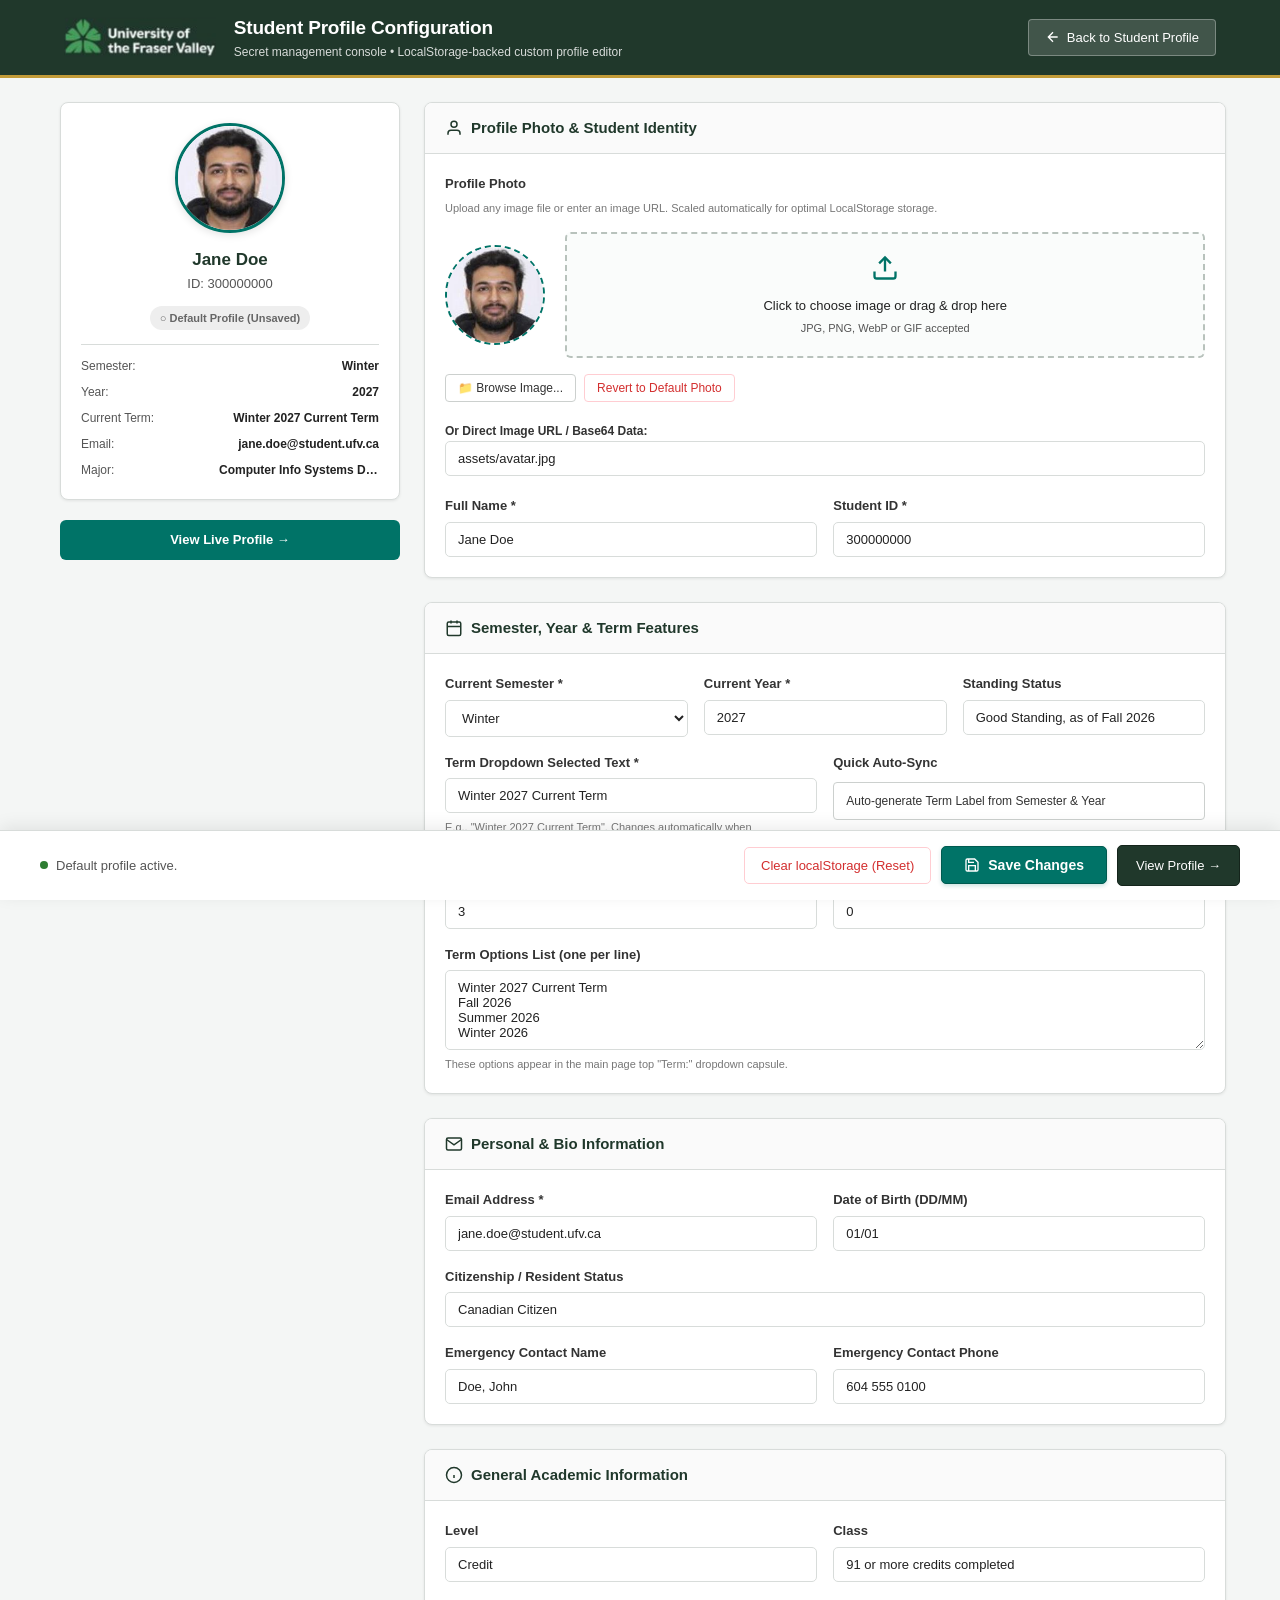
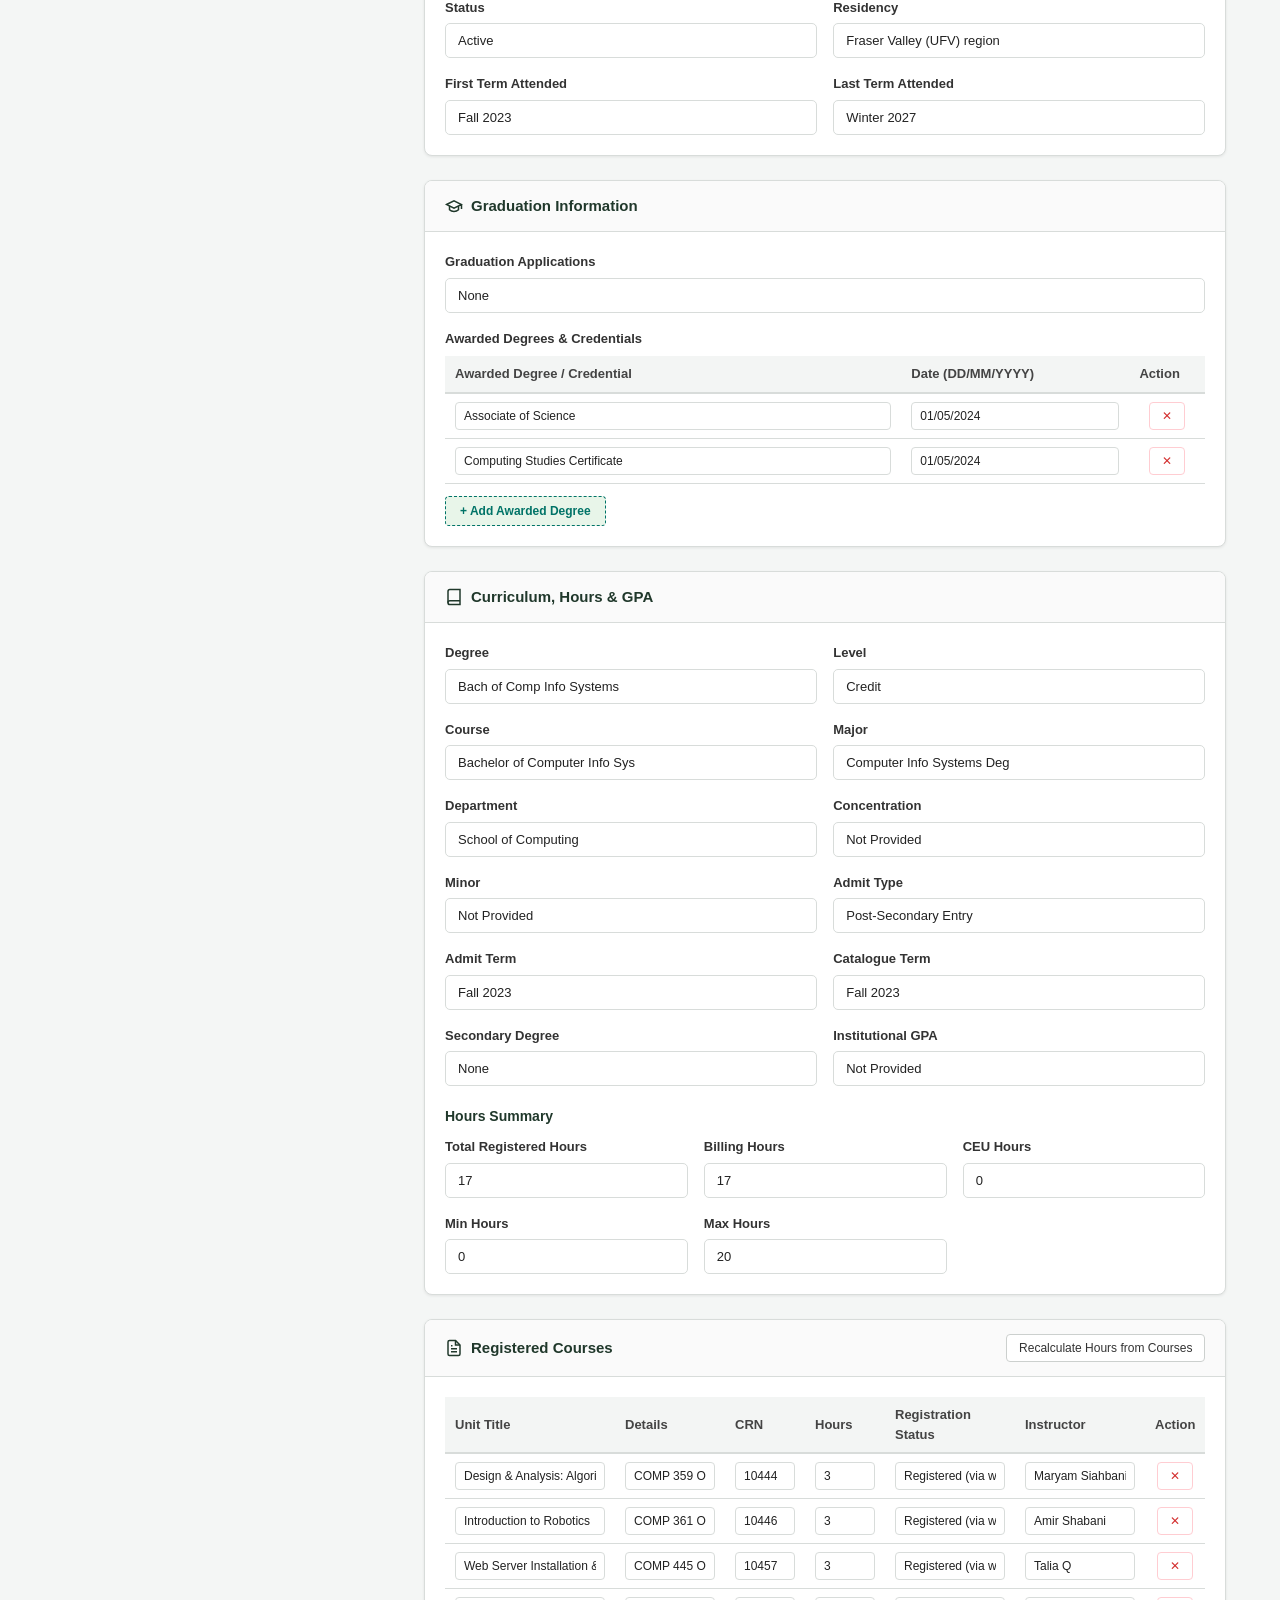
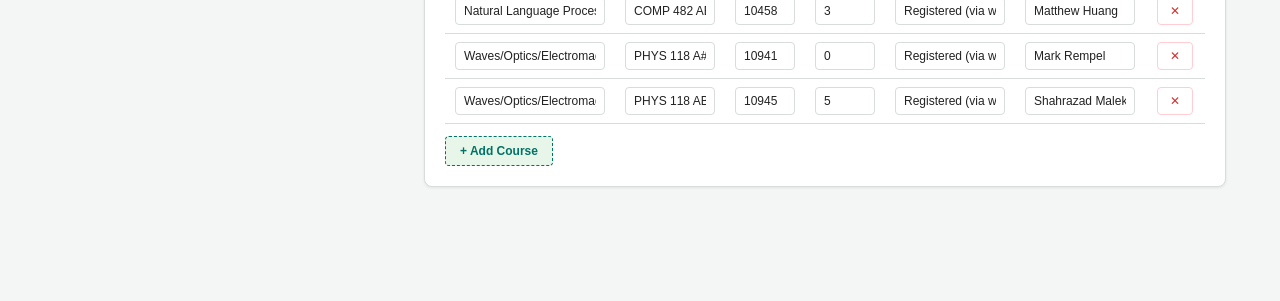
==== secret.html @ 5223b68e "Implement secret profile management page and localStorage persistence" ====
<!DOCTYPE html>
<html lang="en">
<head>
  <meta charset="UTF-8">
  <meta name="viewport" content="width=device-width, initial-scale=1.0">
  <title>Student Profile Secret Admin - University of the Fraser Valley</title>
  <link rel="stylesheet" href="secret.css">
</head>
<body>

  <!-- Toast Notification Container -->
  <div class="toast-container" id="toast-container"></div>

  <!-- Header -->
  <header class="secret-header">
    <div class="secret-header-inner">
      <div class="secret-header-left">
        <a href="index.html" title="University of the Fraser Valley">
          <img src="assets/ufv_logo.png" alt="University of the Fraser Valley" class="secret-logo">
        </a>
        <div class="secret-title-group">
          <h1>Student Profile Configuration</h1>
          <p>Secret management console &bull; LocalStorage-backed custom profile editor</p>
        </div>
      </div>
      <div class="secret-header-nav">
        <a href="index.html" class="btn-header-back">
          <svg width="16" height="16" viewBox="0 0 24 24" fill="none" stroke="currentColor" stroke-width="2">
            <path d="M19 12H5M12 19l-7-7 7-7"/>
          </svg>
          Back to Student Profile
        </a>
      </div>
    </div>
  </header>

  <!-- Main Container -->
  <main class="secret-container">
    
    <!-- Left Column: Live Profile Summary Preview -->
    <aside class="secret-sidebar">
      <div class="preview-card">
        <div class="preview-avatar-wrapper">
          <img src="assets/avatar.jpg" alt="Profile Avatar" class="preview-avatar" id="live-preview-avatar">
        </div>
        <h2 class="preview-name" id="live-preview-name">Jane Doe</h2>
        <div class="preview-id" id="live-preview-id">ID: 300000000</div>
        <div class="preview-badge-status" id="live-storage-badge">Checking storage...</div>

        <div class="preview-details-list">
          <div class="preview-row">
            <span class="preview-row-label">Semester:</span>
            <span class="preview-row-val" id="live-preview-semester">Winter</span>
          </div>
          <div class="preview-row">
            <span class="preview-row-label">Year:</span>
            <span class="preview-row-val" id="live-preview-year">2027</span>
          </div>
          <div class="preview-row">
            <span class="preview-row-label">Current Term:</span>
            <span class="preview-row-val" id="live-preview-term">Winter 2027 Current Term</span>
          </div>
          <div class="preview-row">
            <span class="preview-row-label">Email:</span>
            <span class="preview-row-val" id="live-preview-email">jane.doe@student.ufv.ca</span>
          </div>
          <div class="preview-row">
            <span class="preview-row-label">Major:</span>
            <span class="preview-row-val" id="live-preview-major">Computer Info Systems Deg</span>
          </div>
        </div>
      </div>

      <div class="sidebar-actions">
        <a href="index.html" class="btn-sidebar-view">
          View Live Profile &rarr;
        </a>
      </div>
    </aside>

    <!-- Right Column: Edit Forms -->
    <section class="secret-form-column">
      
      <!-- 1. Profile Photo & Identity -->
      <article class="form-card">
        <div class="form-card-header">
          <h2>
            <svg width="18" height="18" viewBox="0 0 24 24" fill="none" stroke="currentColor" stroke-width="2">
              <path d="M20 21v-2a4 4 0 0 0-4-4H8a4 4 0 0 0-4 4v2"/>
              <circle cx="12" cy="7" r="4"/>
            </svg>
            Profile Photo &amp; Student Identity
          </h2>
        </div>
        <div class="form-card-body">
          <!-- Photo Upload Block -->
          <div class="form-group full-width" style="margin-bottom: 20px;">
            <label class="form-label">Profile Photo</label>
            <span class="form-hint">Upload any image file or enter an image URL. Scaled automatically for optimal LocalStorage storage.</span>
            
            <div class="photo-upload-container" style="margin-top: 10px;">
              <div class="photo-preview-box">
                <img src="assets/avatar.jpg" alt="Photo Preview" id="edit-photo-preview">
              </div>

              <div class="photo-dropzone" id="photo-dropzone">
                <div class="dropzone-icon">
                  <svg width="28" height="28" viewBox="0 0 24 24" fill="none" stroke="currentColor" stroke-width="2">
                    <path d="M21 15v4a2 2 0 0 1-2 2H5a2 2 0 0 1-2-2v-4"/>
                    <polyline points="17 8 12 3 7 8"/>
                    <line x1="12" y1="3" x2="12" y2="15"/>
                  </svg>
                </div>
                <div class="dropzone-text">Click to choose image or drag &amp; drop here</div>
                <div class="dropzone-subtext">JPG, PNG, WebP or GIF accepted</div>
                <input type="file" id="photo-file-input" accept="image/*" style="display: none;">
              </div>
            </div>

            <div class="photo-actions">
              <button type="button" class="btn-sm btn-secondary" id="btn-browse-photo">
                📁 Browse Image...
              </button>
              <button type="button" class="btn-sm btn-danger" id="btn-reset-photo">
                Revert to Default Photo
              </button>
            </div>

            <div style="margin-top: 12px;">
              <label for="field-photoUrl" class="form-label" style="font-size: 12px;">Or Direct Image URL / Base64 Data:</label>
              <input type="text" id="field-photoUrl" class="form-input" placeholder="assets/avatar.jpg or https://... or data:image/...">
            </div>
          </div>

          <div class="form-grid-2">
            <div class="form-group">
              <label for="field-name" class="form-label">Full Name *</label>
              <input type="text" id="field-name" class="form-input" required>
            </div>
            <div class="form-group">
              <label for="field-studentId" class="form-label">Student ID *</label>
              <input type="text" id="field-studentId" class="form-input" required>
            </div>
          </div>
        </div>
      </article>

      <!-- 2. Semester, Year & Current Term Features -->
      <article class="form-card">
        <div class="form-card-header">
          <h2>
            <svg width="18" height="18" viewBox="0 0 24 24" fill="none" stroke="currentColor" stroke-width="2">
              <rect x="3" y="4" width="18" height="18" rx="2" ry="2"/>
              <line x1="16" y1="2" x2="16" y2="6"/>
              <line x1="8" y1="2" x2="8" y2="6"/>
              <line x1="3" y1="10" x2="21" y2="10"/>
            </svg>
            Semester, Year &amp; Term Features
          </h2>
        </div>
        <div class="form-card-body">
          <div class="form-grid-3">
            <div class="form-group">
              <label for="field-currentSemester" class="form-label">Current Semester *</label>
              <select id="field-currentSemester" class="form-select">
                <option value="Winter">Winter</option>
                <option value="Spring">Spring</option>
                <option value="Summer">Summer</option>
                <option value="Fall">Fall</option>
              </select>
            </div>
            <div class="form-group">
              <label for="field-currentYear" class="form-label">Current Year *</label>
              <input type="text" id="field-currentYear" class="form-input" placeholder="2027">
            </div>
            <div class="form-group">
              <label for="field-standing" class="form-label">Standing Status</label>
              <input type="text" id="field-standing" class="form-input">
            </div>
          </div>

          <div class="form-grid-2" style="margin-top: 16px;">
            <div class="form-group">
              <label for="field-currentTerm" class="form-label">Term Dropdown Selected Text *</label>
              <input type="text" id="field-currentTerm" class="form-input">
              <span class="form-hint">E.g., "Winter 2027 Current Term". Changes automatically when semester/year changes.</span>
            </div>
            <div class="form-group">
              <label class="form-label">Quick Auto-Sync</label>
              <button type="button" class="btn-sm btn-secondary" id="btn-sync-term" style="margin-top: 4px; height: 38px;">
                Auto-generate Term Label from Semester &amp; Year
              </button>
            </div>
          </div>

          <div class="form-grid-2" style="margin-top: 16px;">
            <div class="form-group">
              <label for="field-registrationNotices" class="form-label">Registration Notices</label>
              <input type="number" id="field-registrationNotices" class="form-input" min="0">
            </div>
            <div class="form-group">
              <label for="field-holds" class="form-label">Holds</label>
              <input type="number" id="field-holds" class="form-input" min="0">
            </div>
          </div>

          <div class="form-group full-width" style="margin-top: 16px;">
            <label for="field-termsList" class="form-label">Term Options List (one per line)</label>
            <textarea id="field-termsList" class="form-textarea" rows="4"></textarea>
            <span class="form-hint">These options appear in the main page top "Term:" dropdown capsule.</span>
          </div>
        </div>
      </article>

      <!-- 3. Personal & Bio Information -->
      <article class="form-card">
        <div class="form-card-header">
          <h2>
            <svg width="18" height="18" viewBox="0 0 24 24" fill="none" stroke="currentColor" stroke-width="2">
              <path d="M4 4h16c1.1 0 2 .9 2 2v12c0 1.1-.9 2-2 2H4c-1.1 0-2-.9-2-2V6c0-1.1.9-2 2-2z"/>
              <polyline points="22,6 12,13 2,6"/>
            </svg>
            Personal &amp; Bio Information
          </h2>
        </div>
        <div class="form-card-body">
          <div class="form-grid-2">
            <div class="form-group">
              <label for="field-email" class="form-label">Email Address *</label>
              <input type="email" id="field-email" class="form-input" required>
            </div>
            <div class="form-group">
              <label for="field-dob" class="form-label">Date of Birth (DD/MM)</label>
              <input type="text" id="field-dob" class="form-input">
            </div>
            <div class="form-group full-width">
              <label for="field-citizenship" class="form-label">Citizenship / Resident Status</label>
              <input type="text" id="field-citizenship" class="form-input">
            </div>
            <div class="form-group">
              <label for="field-emergencyContact" class="form-label">Emergency Contact Name</label>
              <input type="text" id="field-emergencyContact" class="form-input">
            </div>
            <div class="form-group">
              <label for="field-emergencyPhone" class="form-label">Emergency Contact Phone</label>
              <input type="text" id="field-emergencyPhone" class="form-input">
            </div>
          </div>
        </div>
      </article>

      <!-- 4. General Academic Information -->
      <article class="form-card">
        <div class="form-card-header">
          <h2>
            <svg width="18" height="18" viewBox="0 0 24 24" fill="none" stroke="currentColor" stroke-width="2">
              <circle cx="12" cy="12" r="10"/>
              <line x1="12" y1="16" x2="12" y2="12"/>
              <line x1="12" y1="8" x2="12.01" y2="8"/>
            </svg>
            General Academic Information
          </h2>
        </div>
        <div class="form-card-body">
          <div class="form-grid-2">
            <div class="form-group">
              <label for="field-level" class="form-label">Level</label>
              <input type="text" id="field-level" class="form-input">
            </div>
            <div class="form-group">
              <label for="field-classStanding" class="form-label">Class</label>
              <input type="text" id="field-classStanding" class="form-input">
            </div>
            <div class="form-group">
              <label for="field-status" class="form-label">Status</label>
              <input type="text" id="field-status" class="form-input">
            </div>
            <div class="form-group">
              <label for="field-residency" class="form-label">Residency</label>
              <input type="text" id="field-residency" class="form-input">
            </div>
            <div class="form-group">
              <label for="field-firstTermAttended" class="form-label">First Term Attended</label>
              <input type="text" id="field-firstTermAttended" class="form-input">
            </div>
            <div class="form-group">
              <label for="field-lastTermAttended" class="form-label">Last Term Attended</label>
              <input type="text" id="field-lastTermAttended" class="form-input">
            </div>
          </div>
        </div>
      </article>

      <!-- 5. Graduation Information -->
      <article class="form-card">
        <div class="form-card-header">
          <h2>
            <svg width="18" height="18" viewBox="0 0 24 24" fill="none" stroke="currentColor" stroke-width="2">
              <path d="M22 10v6M2 10l10-5 10 5-10 5z"/>
              <path d="M6 12v5c3 3 9 3 12 0v-5"/>
            </svg>
            Graduation Information
          </h2>
        </div>
        <div class="form-card-body">
          <div class="form-group" style="margin-bottom: 16px;">
            <label for="field-gradApplications" class="form-label">Graduation Applications</label>
            <input type="text" id="field-gradApplications" class="form-input">
          </div>

          <label class="form-label" style="display: block; margin-bottom: 8px;">Awarded Degrees &amp; Credentials</label>
          <table class="dynamic-table" id="degrees-table">
            <thead>
              <tr>
                <th style="width: 60%;">Awarded Degree / Credential</th>
                <th style="width: 30%;">Date (DD/MM/YYYY)</th>
                <th style="width: 10%;">Action</th>
              </tr>
            </thead>
            <tbody id="degrees-tbody">
              <!-- Dynamically populated rows -->
            </tbody>
          </table>
          <button type="button" class="btn-add-row" id="btn-add-degree">
            + Add Awarded Degree
          </button>
        </div>
      </article>

      <!-- 6. Curriculum, Hours & GPA -->
      <article class="form-card">
        <div class="form-card-header">
          <h2>
            <svg width="18" height="18" viewBox="0 0 24 24" fill="none" stroke="currentColor" stroke-width="2">
              <path d="M4 19.5A2.5 2.5 0 0 1 6.5 17H20"/>
              <path d="M6.5 2H20v20H6.5A2.5 2.5 0 0 1 4 19.5v-15A2.5 2.5 0 0 1 6.5 2z"/>
            </svg>
            Curriculum, Hours &amp; GPA
          </h2>
        </div>
        <div class="form-card-body">
          <div class="form-grid-2">
            <div class="form-group">
              <label for="field-primaryDegree" class="form-label">Degree</label>
              <input type="text" id="field-primaryDegree" class="form-input">
            </div>
            <div class="form-group">
              <label for="field-primaryLevel" class="form-label">Level</label>
              <input type="text" id="field-primaryLevel" class="form-input">
            </div>
            <div class="form-group">
              <label for="field-primaryCourse" class="form-label">Course</label>
              <input type="text" id="field-primaryCourse" class="form-input">
            </div>
            <div class="form-group">
              <label for="field-primaryMajor" class="form-label">Major</label>
              <input type="text" id="field-primaryMajor" class="form-input">
            </div>
            <div class="form-group">
              <label for="field-primaryDepartment" class="form-label">Department</label>
              <input type="text" id="field-primaryDepartment" class="form-input">
            </div>
            <div class="form-group">
              <label for="field-primaryConcentration" class="form-label">Concentration</label>
              <input type="text" id="field-primaryConcentration" class="form-input">
            </div>
            <div class="form-group">
              <label for="field-primaryMinor" class="form-label">Minor</label>
              <input type="text" id="field-primaryMinor" class="form-input">
            </div>
            <div class="form-group">
              <label for="field-admitType" class="form-label">Admit Type</label>
              <input type="text" id="field-admitType" class="form-input">
            </div>
            <div class="form-group">
              <label for="field-admitTerm" class="form-label">Admit Term</label>
              <input type="text" id="field-admitTerm" class="form-input">
            </div>
            <div class="form-group">
              <label for="field-catalogueTerm" class="form-label">Catalogue Term</label>
              <input type="text" id="field-catalogueTerm" class="form-input">
            </div>
            <div class="form-group">
              <label for="field-secondaryDegree" class="form-label">Secondary Degree</label>
              <input type="text" id="field-secondaryDegree" class="form-input">
            </div>
            <div class="form-group">
              <label for="field-institutionalGpa" class="form-label">Institutional GPA</label>
              <input type="text" id="field-institutionalGpa" class="form-input">
            </div>
          </div>

          <h3 style="font-size: 14px; font-weight: 600; margin: 20px 0 10px 0; color: var(--ufv-dark-green);">
            Hours Summary
          </h3>
          <div class="form-grid-3">
            <div class="form-group">
              <label for="field-totalRegisteredHours" class="form-label">Total Registered Hours</label>
              <input type="number" id="field-totalRegisteredHours" class="form-input">
            </div>
            <div class="form-group">
              <label for="field-billingHours" class="form-label">Billing Hours</label>
              <input type="number" id="field-billingHours" class="form-input">
            </div>
            <div class="form-group">
              <label for="field-ceuHours" class="form-label">CEU Hours</label>
              <input type="number" id="field-ceuHours" class="form-input">
            </div>
            <div class="form-group">
              <label for="field-minHours" class="form-label">Min Hours</label>
              <input type="number" id="field-minHours" class="form-input">
            </div>
            <div class="form-group">
              <label for="field-maxHours" class="form-label">Max Hours</label>
              <input type="number" id="field-maxHours" class="form-input">
            </div>
          </div>
        </div>
      </article>

      <!-- 7. Registered Courses -->
      <article class="form-card">
        <div class="form-card-header">
          <h2>
            <svg width="18" height="18" viewBox="0 0 24 24" fill="none" stroke="currentColor" stroke-width="2">
              <path d="M14 2H6a2 2 0 0 0-2 2v16a2 2 0 0 0 2 2h12a2 2 0 0 0 2-2V8z"/>
              <polyline points="14 2 14 8 20 8"/>
              <line x1="16" y1="13" x2="8" y2="13"/>
              <line x1="16" y1="17" x2="8" y2="17"/>
              <polyline points="10 9 9 9 8 9"/>
            </svg>
            Registered Courses
          </h2>
          <button type="button" class="btn-sm btn-secondary" id="btn-recalc-hours">
            Recalculate Hours from Courses
          </button>
        </div>
        <div class="form-card-body" style="overflow-x: auto;">
          <table class="dynamic-table" id="courses-edit-table">
            <thead>
              <tr>
                <th style="min-width: 170px;">Unit Title</th>
                <th style="min-width: 110px;">Details</th>
                <th style="min-width: 80px;">CRN</th>
                <th style="min-width: 65px;">Hours</th>
                <th style="min-width: 130px;">Registration Status</th>
                <th style="min-width: 130px;">Instructor</th>
                <th style="width: 50px;">Action</th>
              </tr>
            </thead>
            <tbody id="courses-tbody">
              <!-- Dynamically populated rows -->
            </tbody>
          </table>
          <button type="button" class="btn-add-row" id="btn-add-course">
            + Add Course
          </button>
        </div>
      </article>

    </section>
  </main>

  <!-- Sticky Action Bar at Bottom -->
  <aside class="sticky-action-bar">
    <div class="sticky-action-inner">
      <div class="sticky-status">
        <div class="sticky-status-dot active" id="save-status-dot"></div>
        <span id="save-status-text">Profile loaded. Make changes and click Save.</span>
      </div>

      <div class="sticky-buttons">
        <button type="button" class="btn-reset" id="btn-clear-storage" title="Remove custom profile from localStorage and restore original values">
          Clear localStorage (Reset)
        </button>
        <button type="button" class="btn-primary" id="btn-save-profile">
          <svg width="16" height="16" viewBox="0 0 24 24" fill="none" stroke="currentColor" stroke-width="2">
            <path d="M19 21H5a2 2 0 0 1-2-2V5a2 2 0 0 1 2-2h11l5 5v11a2 2 0 0 1-2 2z"/>
            <polyline points="17 21 17 13 7 13 7 21"/>
            <polyline points="7 3 7 8 15 8"/>
          </svg>
          Save Changes
        </button>
        <a href="index.html" class="btn-view-profile">
          View Profile &rarr;
        </a>
      </div>
    </div>
  </aside>

  <script src="profile-store.js"></script>
  <script src="secret.js"></script>
</body>
</html>
---- secret.css ----
/* ==========================================================================
   University of the Fraser Valley - Secret Management Page Stylesheet
   Modern, responsive, Banner-aligned design system
   ========================================================================== */

:root {
  --ufv-dark-green: #20382B;
  --ufv-forest-green: #007367;
  --ufv-light-green: #E8F5E9;
  --ufv-gold: #C29B38;
  --ufv-bg: #F4F6F5;
  --ufv-card-bg: #FFFFFF;
  --ufv-border: #D8DCDA;
  --ufv-border-focus: #007367;
  --ufv-text-main: #222222;
  --ufv-text-muted: #555555;
  --ufv-text-light: #777777;
  --ufv-danger: #D32F2F;
  --ufv-danger-bg: #FFEBEE;
  --ufv-success: #2E7D32;
  --ufv-success-bg: #E8F5E9;
  --ufv-shadow-sm: 0 1px 3px rgba(0,0,0,0.08);
  --ufv-shadow-md: 0 4px 12px rgba(0,0,0,0.08);
}

*, *::before, *::after {
  box-sizing: border-box;
  margin: 0;
  padding: 0;
}

body {
  font-family: -apple-system, BlinkMacSystemFont, "Segoe UI", Roboto, "Helvetica Neue", Arial, sans-serif;
  background-color: var(--ufv-bg);
  color: var(--ufv-text-main);
  font-size: 14px;
  line-height: 1.5;
  -webkit-font-smoothing: antialiased;
  padding-bottom: 90px; /* Space for sticky bottom bar */
}

a {
  color: inherit;
  text-decoration: none;
}

/* Header */
.secret-header {
  background-color: var(--ufv-dark-green);
  color: #FFFFFF;
  border-bottom: 3px solid var(--ufv-gold);
}

.secret-header-inner {
  max-width: 1200px;
  margin: 0 auto;
  padding: 14px 24px;
  display: flex;
  align-items: center;
  justify-content: space-between;
  flex-wrap: wrap;
  gap: 16px;
}

.secret-header-left {
  display: flex;
  align-items: center;
  gap: 18px;
}

.secret-logo {
  height: 40px;
  display: block;
}

.secret-title-group h1 {
  font-size: 19px;
  font-weight: 600;
  letter-spacing: -0.2px;
}

.secret-title-group p {
  font-size: 12px;
  opacity: 0.82;
}

.secret-header-nav {
  display: flex;
  align-items: center;
  gap: 12px;
}

.btn-header-back {
  background: rgba(255, 255, 255, 0.15);
  color: #FFFFFF;
  border: 1px solid rgba(255, 255, 255, 0.3);
  padding: 8px 16px;
  border-radius: 4px;
  font-size: 13px;
  font-weight: 500;
  display: inline-flex;
  align-items: center;
  gap: 6px;
  transition: all 0.15s ease;
  cursor: pointer;
}

.btn-header-back:hover {
  background: rgba(255, 255, 255, 0.25);
  border-color: #FFFFFF;
}

/* Toast Container */
.toast-container {
  position: fixed;
  top: 20px;
  right: 24px;
  z-index: 9999;
  display: flex;
  flex-direction: column;
  gap: 10px;
  pointer-events: none;
}

.toast {
  pointer-events: auto;
  padding: 12px 20px;
  border-radius: 6px;
  font-size: 14px;
  font-weight: 500;
  display: flex;
  align-items: center;
  gap: 10px;
  box-shadow: 0 4px 16px rgba(0,0,0,0.18);
  animation: slideIn 0.25s ease-out;
  min-width: 280px;
  max-width: 450px;
}

@keyframes slideIn {
  from { transform: translateX(100%); opacity: 0; }
  to { transform: translateX(0); opacity: 1; }
}

.toast.success {
  background-color: var(--ufv-success-bg);
  color: var(--ufv-success);
  border-left: 5px solid var(--ufv-success);
}

.toast.error {
  background-color: var(--ufv-danger-bg);
  color: var(--ufv-danger);
  border-left: 5px solid var(--ufv-danger);
}

.toast.info {
  background-color: #E3F2FD;
  color: #0277BD;
  border-left: 5px solid #0277BD;
}

/* Main Container */
.secret-container {
  max-width: 1200px;
  margin: 24px auto;
  padding: 0 20px;
  display: grid;
  grid-template-columns: 340px 1fr;
  gap: 24px;
  align-items: start;
}

@media (max-width: 900px) {
  .secret-container {
    grid-template-columns: 1fr;
  }
}

/* Left Sidebar / Preview Column */
.secret-sidebar {
  display: flex;
  flex-direction: column;
  gap: 20px;
  position: sticky;
  top: 24px;
}

.preview-card {
  background: var(--ufv-card-bg);
  border: 1px solid var(--ufv-border);
  border-radius: 8px;
  padding: 20px;
  box-shadow: var(--ufv-shadow-sm);
  text-align: center;
}

.preview-avatar-wrapper {
  position: relative;
  width: 110px;
  height: 110px;
  margin: 0 auto 14px auto;
}

.preview-avatar {
  width: 110px;
  height: 110px;
  border-radius: 50%;
  object-fit: cover;
  border: 3px solid var(--ufv-forest-green);
  box-shadow: 0 2px 8px rgba(0,0,0,0.12);
  display: block;
}

.preview-name {
  font-size: 17px;
  font-weight: 700;
  color: var(--ufv-dark-green);
  margin-bottom: 2px;
}

.preview-id {
  font-size: 13px;
  color: var(--ufv-text-muted);
  font-weight: 500;
  margin-bottom: 12px;
}

.preview-badge-status {
  display: inline-block;
  padding: 4px 10px;
  border-radius: 12px;
  font-size: 11px;
  font-weight: 600;
  margin-bottom: 14px;
}

.preview-badge-status.custom {
  background-color: var(--ufv-success-bg);
  color: var(--ufv-success);
}

.preview-badge-status.default {
  background-color: #EEEEEE;
  color: #666666;
}

.preview-details-list {
  text-align: left;
  border-top: 1px solid var(--ufv-border);
  padding-top: 12px;
  font-size: 12px;
  display: flex;
  flex-direction: column;
  gap: 8px;
}

.preview-row {
  display: flex;
  justify-content: space-between;
}

.preview-row-label {
  color: var(--ufv-text-muted);
  font-weight: 500;
}

.preview-row-val {
  font-weight: 600;
  color: var(--ufv-text-main);
  text-align: right;
  max-width: 160px;
  overflow: hidden;
  text-overflow: ellipsis;
  white-space: nowrap;
}

/* Quick Actions in Sidebar */
.sidebar-actions {
  display: flex;
  flex-direction: column;
  gap: 8px;
}

.btn-sidebar-view {
  background-color: var(--ufv-forest-green);
  color: #FFFFFF;
  text-align: center;
  padding: 10px;
  border-radius: 6px;
  font-weight: 600;
  font-size: 13px;
  transition: background-color 0.15s ease;
  display: block;
}

.btn-sidebar-view:hover {
  background-color: #005a50;
}

/* Right Content / Form Cards */
.secret-form-column {
  display: flex;
  flex-direction: column;
  gap: 24px;
}

.form-card {
  background: var(--ufv-card-bg);
  border: 1px solid var(--ufv-border);
  border-radius: 8px;
  box-shadow: var(--ufv-shadow-sm);
  overflow: hidden;
}

.form-card-header {
  background: #FAFAFA;
  border-bottom: 1px solid var(--ufv-border);
  padding: 14px 20px;
  display: flex;
  align-items: center;
  justify-content: space-between;
}

.form-card-header h2 {
  font-size: 15px;
  font-weight: 600;
  color: var(--ufv-dark-green);
  display: flex;
  align-items: center;
  gap: 8px;
}

.form-card-body {
  padding: 20px;
}

/* Form Grid */
.form-grid-2 {
  display: grid;
  grid-template-columns: repeat(auto-fit, minmax(260px, 1fr));
  gap: 16px;
}

.form-grid-3 {
  display: grid;
  grid-template-columns: repeat(auto-fit, minmax(180px, 1fr));
  gap: 16px;
}

.form-group {
  display: flex;
  flex-direction: column;
  gap: 6px;
}

.form-group.full-width {
  grid-column: 1 / -1;
}

.form-label {
  font-size: 13px;
  font-weight: 600;
  color: #333333;
}

.form-hint {
  font-size: 11px;
  color: var(--ufv-text-light);
}

.form-input, .form-select, .form-textarea {
  width: 100%;
  padding: 9px 12px;
  border: 1px solid var(--ufv-border);
  border-radius: 5px;
  font-size: 13px;
  font-family: inherit;
  background-color: #FFFFFF;
  color: #222222;
  transition: border-color 0.15s ease, box-shadow 0.15s ease;
}

.form-input:focus, .form-select:focus, .form-textarea:focus {
  outline: none;
  border-color: var(--ufv-border-focus);
  box-shadow: 0 0 0 3px rgba(0, 115, 103, 0.15);
}

.form-textarea {
  resize: vertical;
  min-height: 80px;
}

/* Image Upload Section */
.photo-upload-container {
  display: flex;
  gap: 20px;
  align-items: center;
  flex-wrap: wrap;
}

.photo-preview-box {
  width: 100px;
  height: 100px;
  border-radius: 50%;
  overflow: hidden;
  border: 2px dashed var(--ufv-forest-green);
  display: flex;
  align-items: center;
  justify-content: center;
  background: #F9F9F9;
  flex-shrink: 0;
}

.photo-preview-box img {
  width: 100%;
  height: 100%;
  object-fit: cover;
}

.photo-dropzone {
  flex: 1;
  min-width: 260px;
  border: 2px dashed #B8C2BC;
  border-radius: 6px;
  padding: 20px;
  text-align: center;
  background-color: #FAFCFB;
  cursor: pointer;
  transition: all 0.15s ease;
}

.photo-dropzone:hover, .photo-dropzone.drag-active {
  border-color: var(--ufv-forest-green);
  background-color: var(--ufv-light-green);
}

.dropzone-icon {
  margin-bottom: 8px;
  color: var(--ufv-forest-green);
}

.dropzone-text {
  font-size: 13px;
  font-weight: 500;
  color: var(--ufv-text-main);
  margin-bottom: 4px;
}

.dropzone-subtext {
  font-size: 11px;
  color: var(--ufv-text-muted);
}

.photo-actions {
  display: flex;
  gap: 8px;
  margin-top: 10px;
  flex-wrap: wrap;
}

.btn-sm {
  padding: 6px 12px;
  font-size: 12px;
  font-weight: 500;
  border-radius: 4px;
  cursor: pointer;
  border: 1px solid transparent;
  transition: all 0.15s ease;
  display: inline-flex;
  align-items: center;
  gap: 5px;
}

.btn-secondary {
  background: #FFFFFF;
  border-color: #CCD0CE;
  color: #333333;
}

.btn-secondary:hover {
  background: #F0F2F1;
  border-color: #B5B9B7;
}

.btn-danger {
  background: #FFFFFF;
  border-color: #FFCDD2;
  color: var(--ufv-danger);
}

.btn-danger:hover {
  background: var(--ufv-danger-bg);
  border-color: var(--ufv-danger);
}

/* Dynamic Rows (Degrees & Courses) */
.dynamic-table {
  width: 100%;
  border-collapse: collapse;
  font-size: 13px;
  margin-bottom: 12px;
}

.dynamic-table th {
  background: #F3F5F4;
  text-align: left;
  padding: 8px 10px;
  font-weight: 600;
  color: #444444;
  border-bottom: 2px solid var(--ufv-border);
}

.dynamic-table td {
  padding: 8px 10px;
  border-bottom: 1px solid var(--ufv-border);
  vertical-align: middle;
}

.dynamic-table input {
  width: 100%;
  padding: 6px 8px;
  font-size: 12px;
  border: 1px solid var(--ufv-border);
  border-radius: 4px;
}

.btn-add-row {
  background-color: var(--ufv-light-green);
  color: var(--ufv-forest-green);
  border: 1px dashed var(--ufv-forest-green);
  padding: 7px 14px;
  border-radius: 4px;
  font-size: 12px;
  font-weight: 600;
  cursor: pointer;
  display: inline-flex;
  align-items: center;
  gap: 6px;
  transition: all 0.15s ease;
}

.btn-add-row:hover {
  background-color: #d7edd8;
}

/* Sticky Action Bar at bottom */
.sticky-action-bar {
  position: fixed;
  bottom: 0;
  left: 0;
  right: 0;
  background: #FFFFFF;
  border-top: 1px solid var(--ufv-border);
  box-shadow: 0 -4px 16px rgba(0, 0, 0, 0.08);
  padding: 14px 24px;
  z-index: 1000;
}

.sticky-action-inner {
  max-width: 1200px;
  margin: 0 auto;
  display: flex;
  align-items: center;
  justify-content: space-between;
  flex-wrap: wrap;
  gap: 12px;
}

.sticky-status {
  font-size: 13px;
  color: var(--ufv-text-muted);
  display: flex;
  align-items: center;
  gap: 8px;
}

.sticky-status-dot {
  width: 8px;
  height: 8px;
  border-radius: 50%;
  background-color: #CCCCCC;
}

.sticky-status-dot.active {
  background-color: var(--ufv-success);
}

.sticky-buttons {
  display: flex;
  align-items: center;
  gap: 10px;
  flex-wrap: wrap;
}

.btn-primary {
  background-color: var(--ufv-forest-green);
  color: #FFFFFF;
  border: 1px solid #005a50;
  padding: 10px 22px;
  border-radius: 5px;
  font-size: 14px;
  font-weight: 600;
  cursor: pointer;
  box-shadow: 0 2px 4px rgba(0, 115, 103, 0.2);
  display: inline-flex;
  align-items: center;
  gap: 8px;
  transition: all 0.15s ease;
}

.btn-primary:hover {
  background-color: #005a50;
}

.btn-reset {
  background-color: #FFFFFF;
  color: var(--ufv-danger);
  border: 1px solid #FFCDD2;
  padding: 10px 16px;
  border-radius: 5px;
  font-size: 13px;
  font-weight: 500;
  cursor: pointer;
  transition: all 0.15s ease;
}

.btn-reset:hover {
  background-color: var(--ufv-danger-bg);
  border-color: var(--ufv-danger);
}

.btn-view-profile {
  background-color: #20382B;
  color: #FFFFFF;
  border: 1px solid #14241b;
  padding: 10px 18px;
  border-radius: 5px;
  font-size: 13px;
  font-weight: 500;
  display: inline-flex;
  align-items: center;
  gap: 6px;
  transition: all 0.15s ease;
}

.btn-view-profile:hover {
  background-color: #14241b;
}
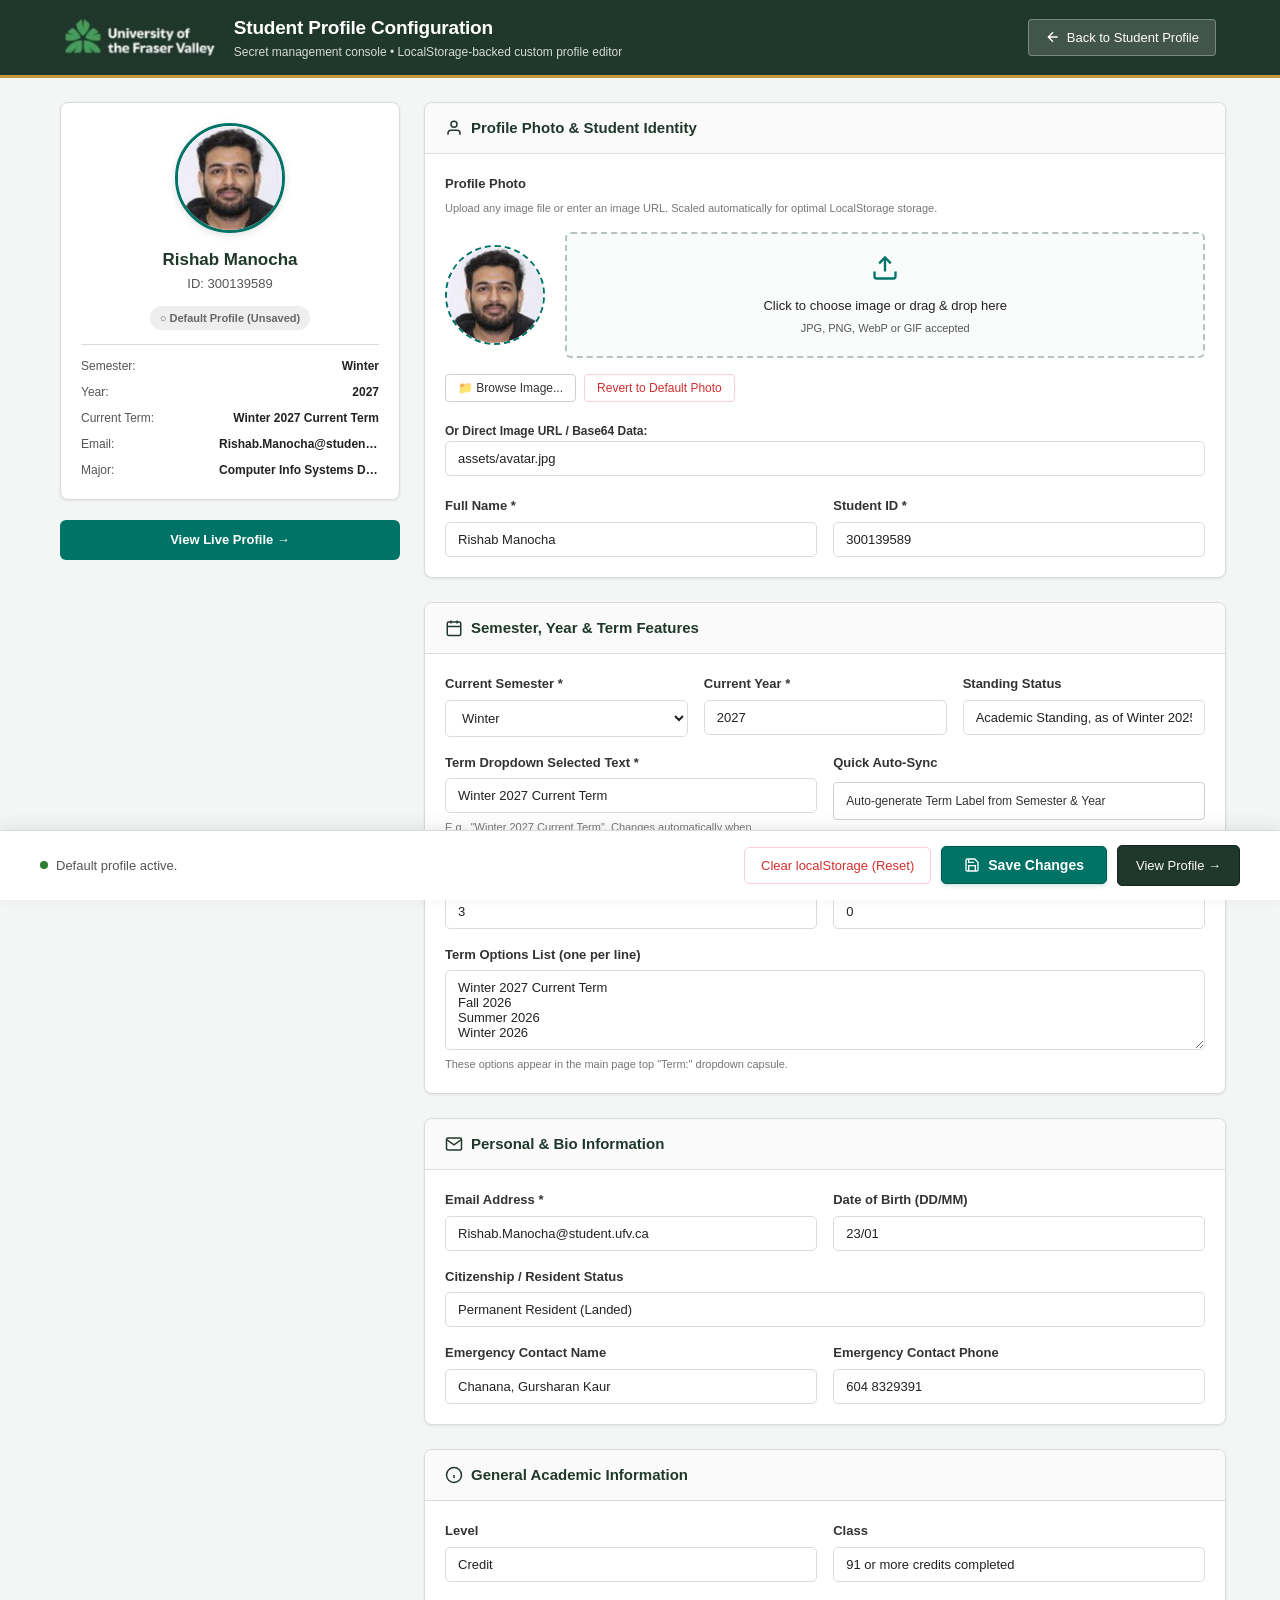
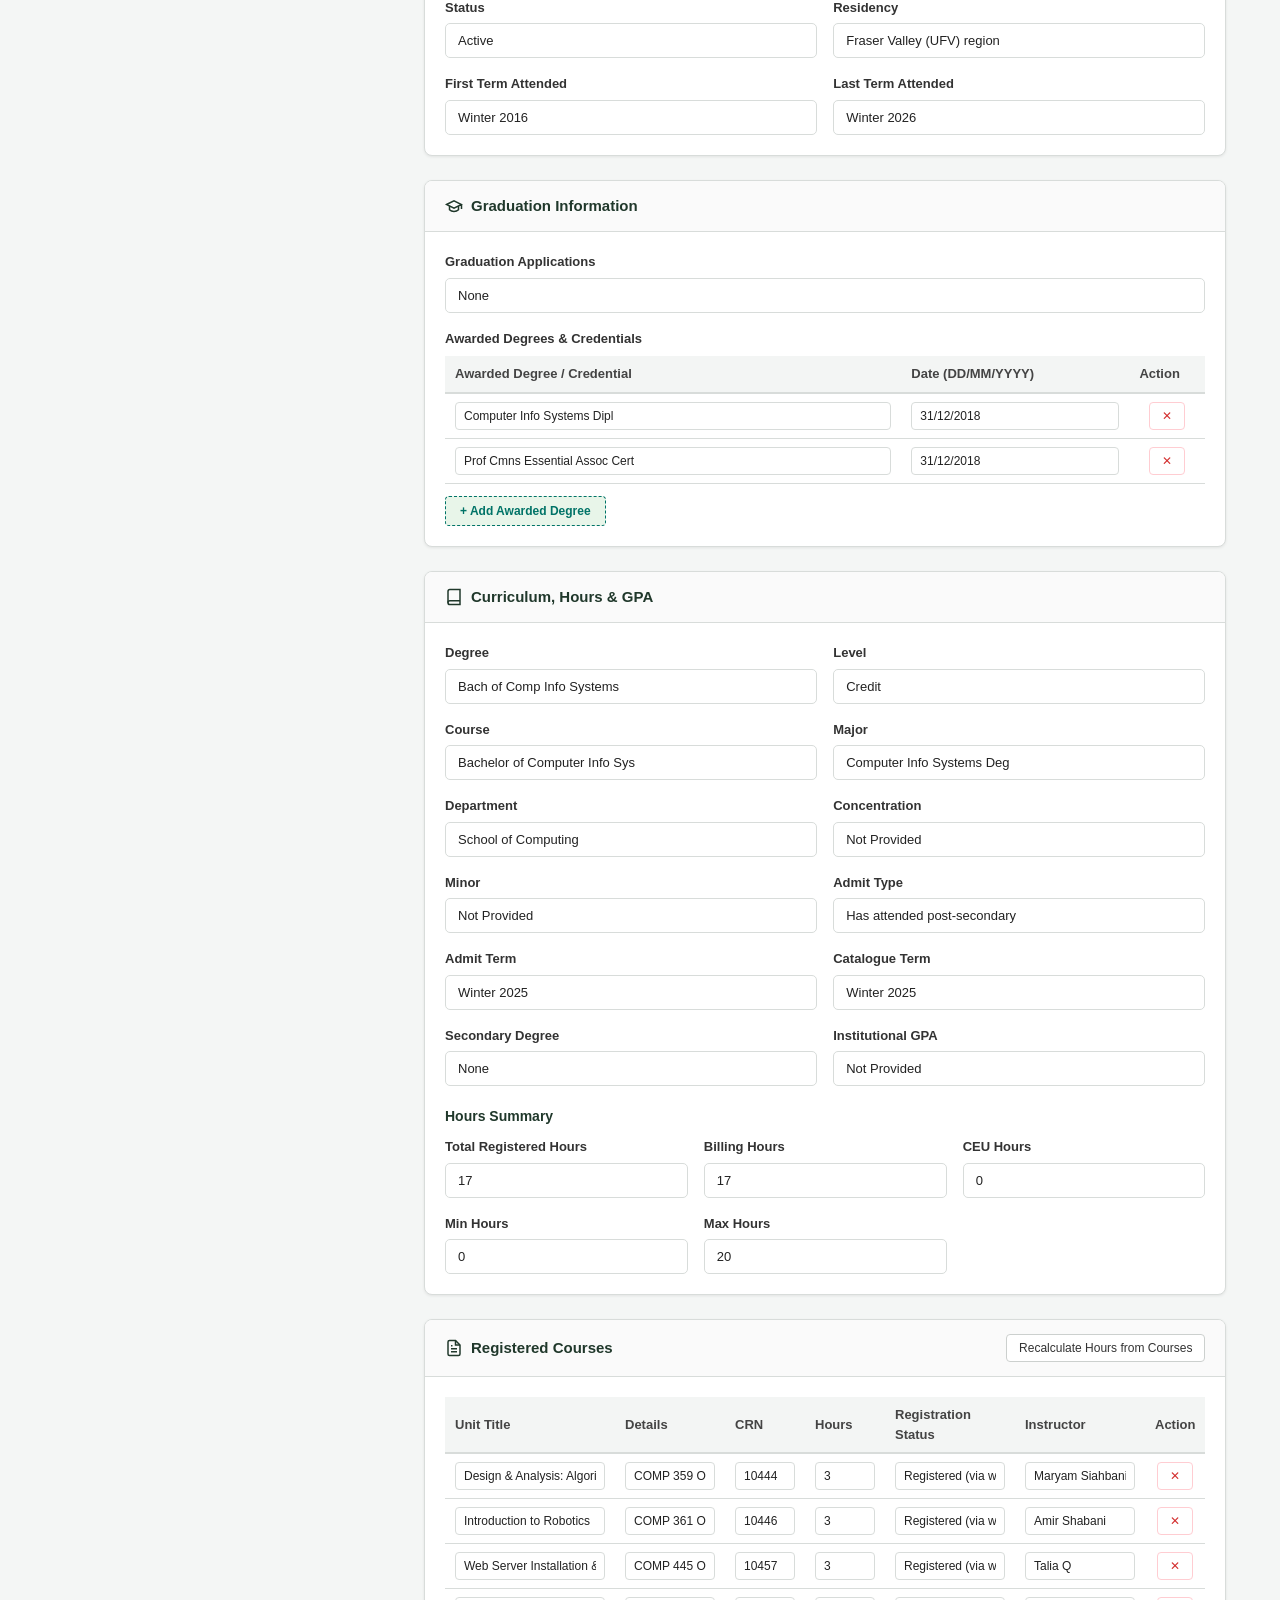
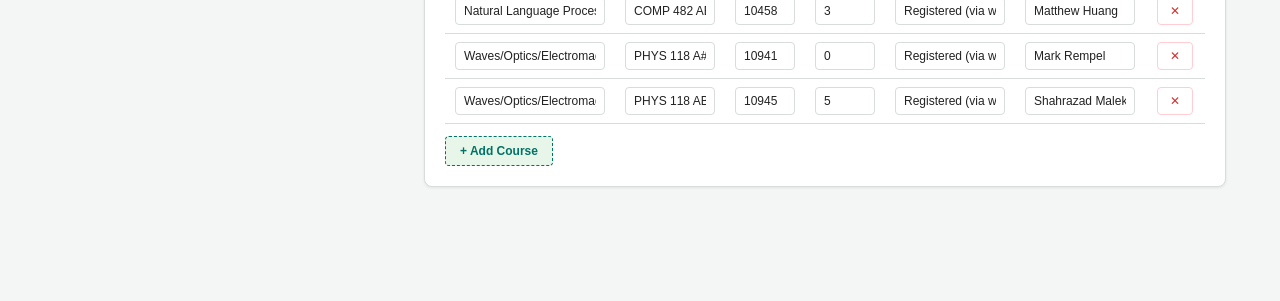
==== commit 98ef96df: "Implement secret profile management page and localStorage persistence" ====
--- a/secret.html
+++ b/secret.html
@@ -43,8 +43,8 @@
         <div class="preview-avatar-wrapper">
           <img src="assets/avatar.jpg" alt="Profile Avatar" class="preview-avatar" id="live-preview-avatar">
         </div>
-        <h2 class="preview-name" id="live-preview-name">Jane Doe</h2>
-        <div class="preview-id" id="live-preview-id">ID: 300000000</div>
+        <h2 class="preview-name" id="live-preview-name">Rishab Manocha</h2>
+        <div class="preview-id" id="live-preview-id">ID: 300139589</div>
         <div class="preview-badge-status" id="live-storage-badge">Checking storage...</div>
 
         <div class="preview-details-list">
@@ -62,7 +62,7 @@
           </div>
           <div class="preview-row">
             <span class="preview-row-label">Email:</span>
-            <span class="preview-row-val" id="live-preview-email">jane.doe@student.ufv.ca</span>
+            <span class="preview-row-val" id="live-preview-email">Rishab.Manocha@student.ufv.ca</span>
           </div>
           <div class="preview-row">
             <span class="preview-row-label">Major:</span>
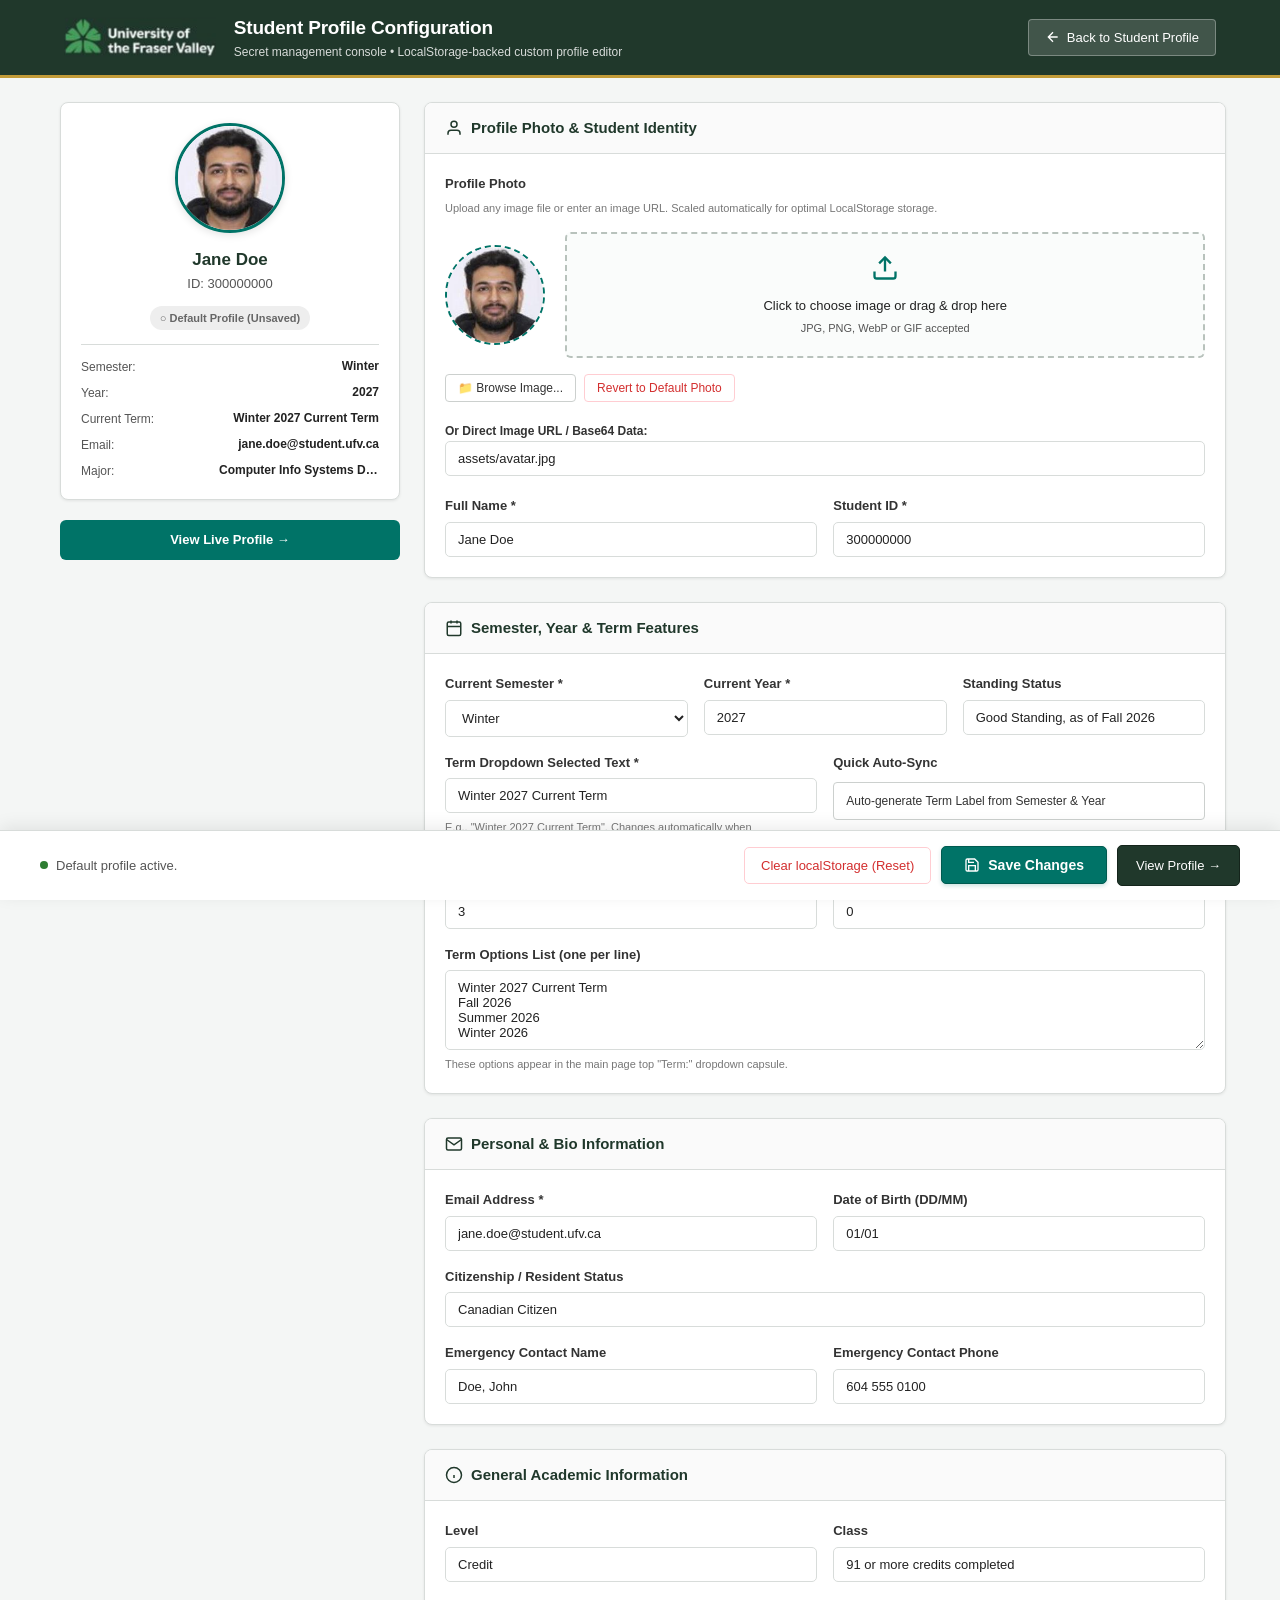
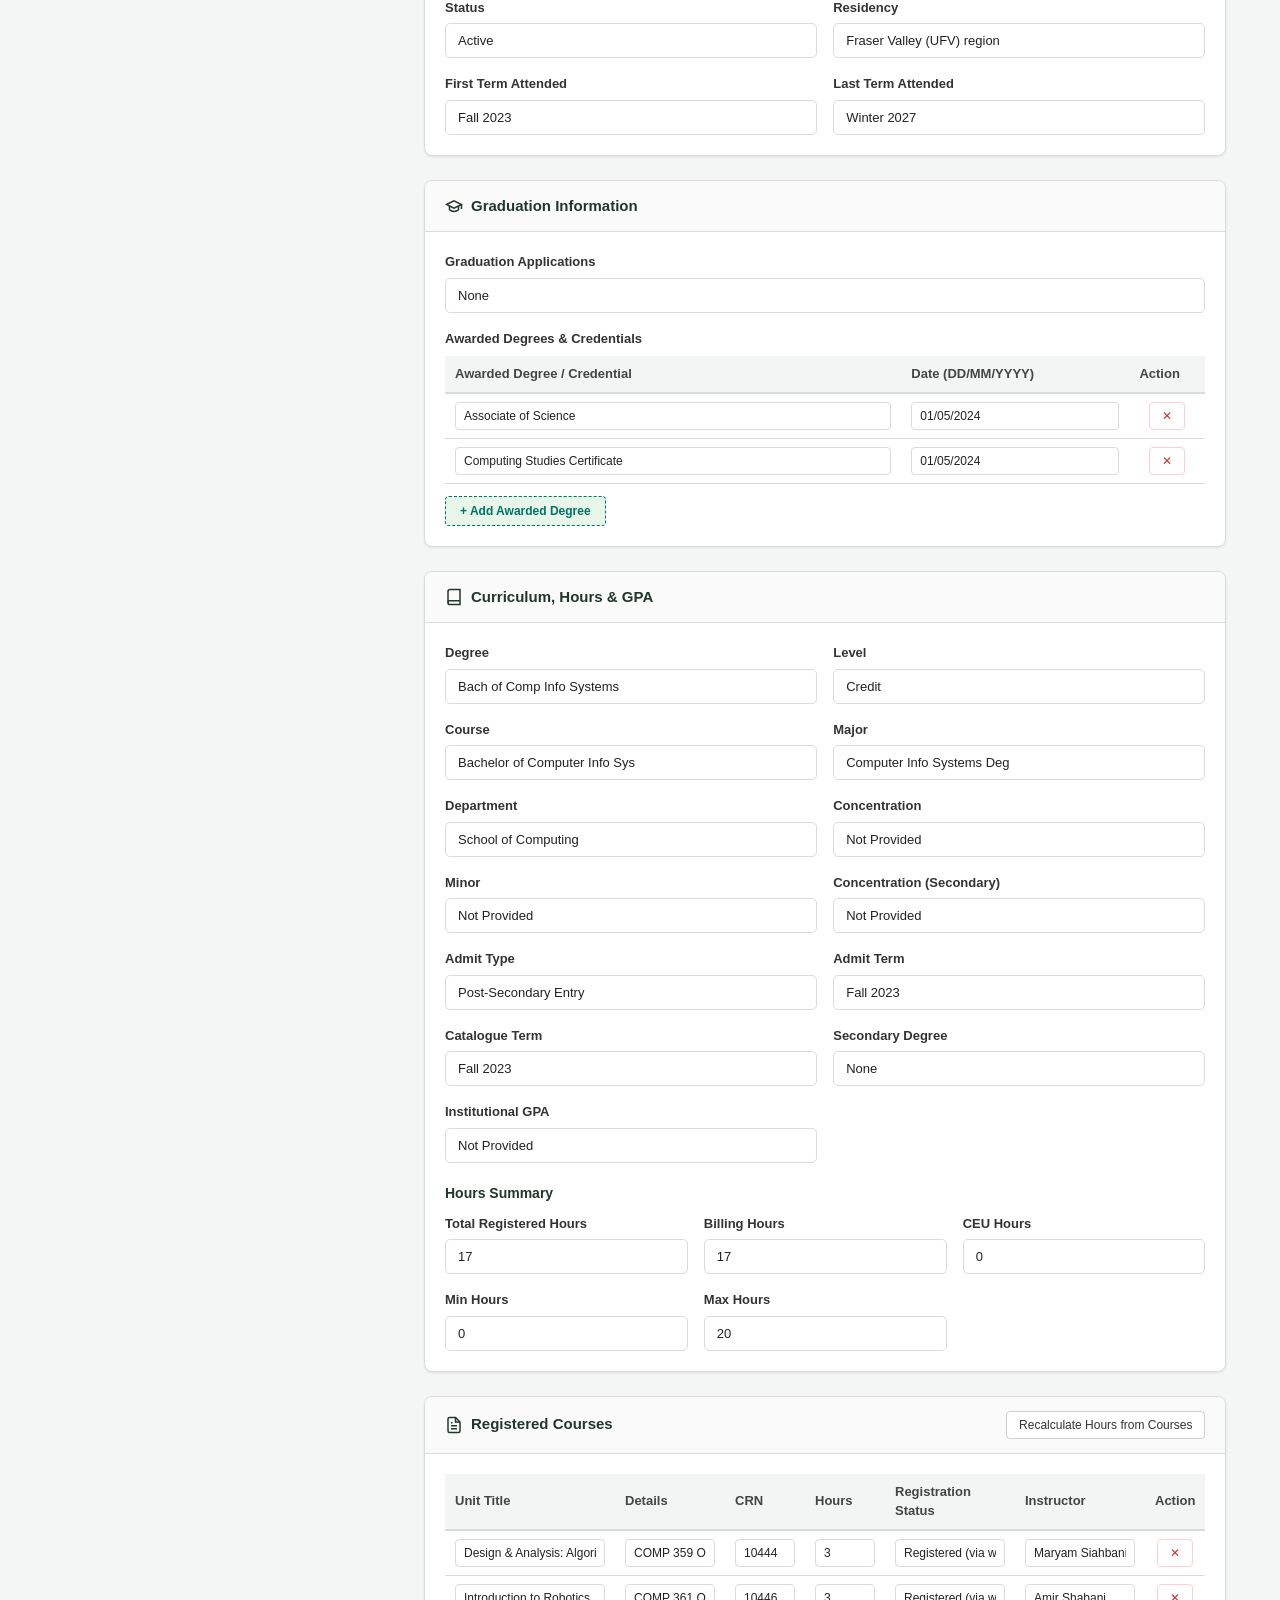
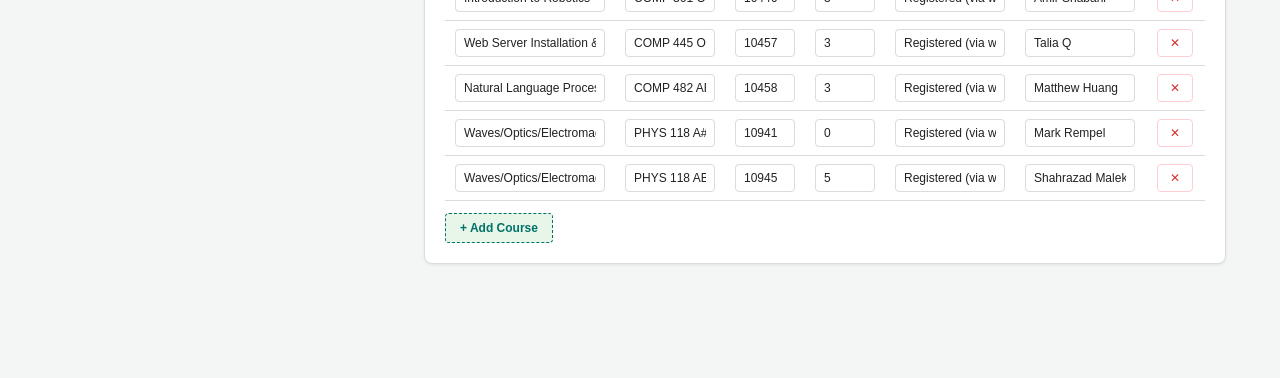
==== commit 1b9e99ab: "Fix event bubbling loop, photo URL input sync, concentration2, course null safety, and shortcuts" ====
--- a/secret.html
+++ b/secret.html
@@ -43,8 +43,8 @@
         <div class="preview-avatar-wrapper">
           <img src="assets/avatar.jpg" alt="Profile Avatar" class="preview-avatar" id="live-preview-avatar">
         </div>
-        <h2 class="preview-name" id="live-preview-name">Rishab Manocha</h2>
-        <div class="preview-id" id="live-preview-id">ID: 300139589</div>
+        <h2 class="preview-name" id="live-preview-name">Jane Doe</h2>
+        <div class="preview-id" id="live-preview-id">ID: 300000000</div>
         <div class="preview-badge-status" id="live-storage-badge">Checking storage...</div>
 
         <div class="preview-details-list">
@@ -62,7 +62,7 @@
           </div>
           <div class="preview-row">
             <span class="preview-row-label">Email:</span>
-            <span class="preview-row-val" id="live-preview-email">Rishab.Manocha@student.ufv.ca</span>
+            <span class="preview-row-val" id="live-preview-email">jane.doe@student.ufv.ca</span>
           </div>
           <div class="preview-row">
             <span class="preview-row-label">Major:</span>
@@ -113,8 +113,8 @@
                 </div>
                 <div class="dropzone-text">Click to choose image or drag &amp; drop here</div>
                 <div class="dropzone-subtext">JPG, PNG, WebP or GIF accepted</div>
-                <input type="file" id="photo-file-input" accept="image/*" style="display: none;">
               </div>
+              <input type="file" id="photo-file-input" accept="image/*" style="display: none;">
             </div>
 
             <div class="photo-actions">
@@ -367,6 +367,10 @@
             <div class="form-group">
               <label for="field-primaryMinor" class="form-label">Minor</label>
               <input type="text" id="field-primaryMinor" class="form-input">
+            </div>
+            <div class="form-group">
+              <label for="field-primaryConcentration2" class="form-label">Concentration (Secondary)</label>
+              <input type="text" id="field-primaryConcentration2" class="form-input">
             </div>
             <div class="form-group">
               <label for="field-admitType" class="form-label">Admit Type</label>
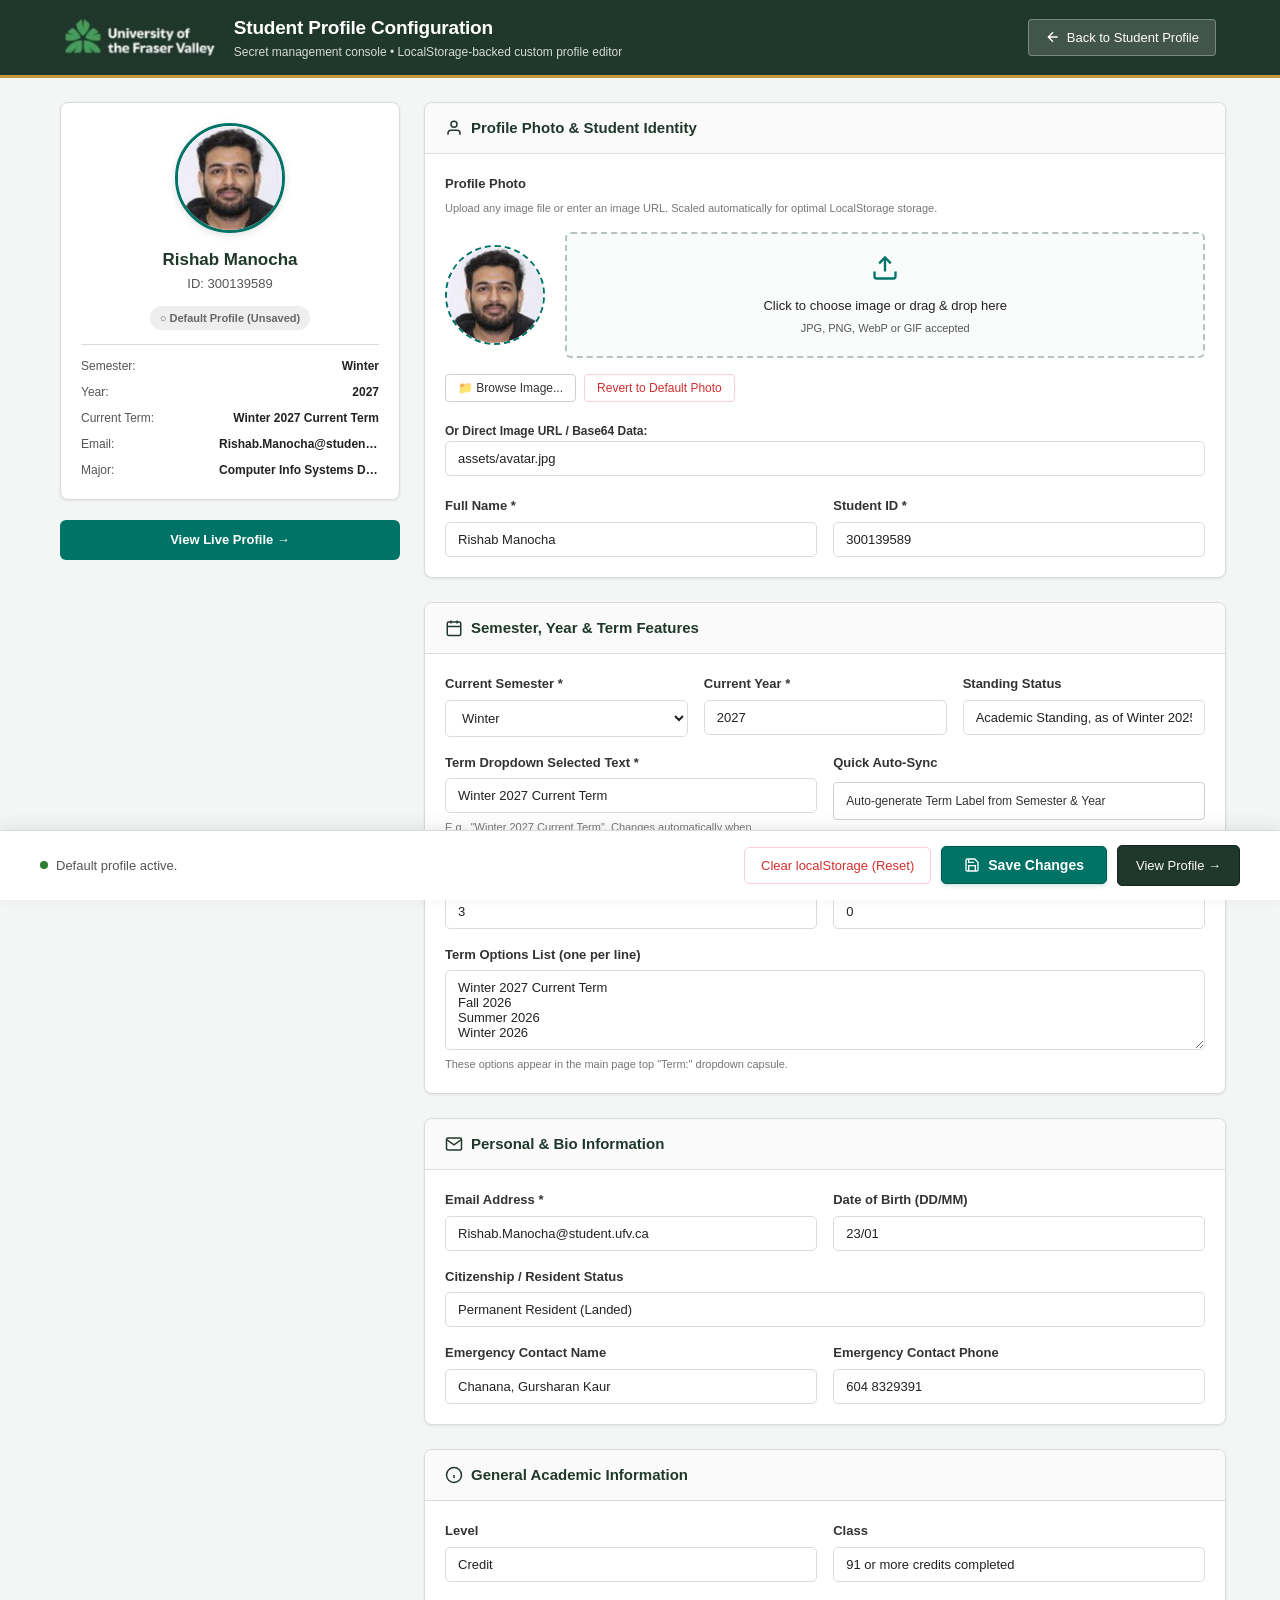
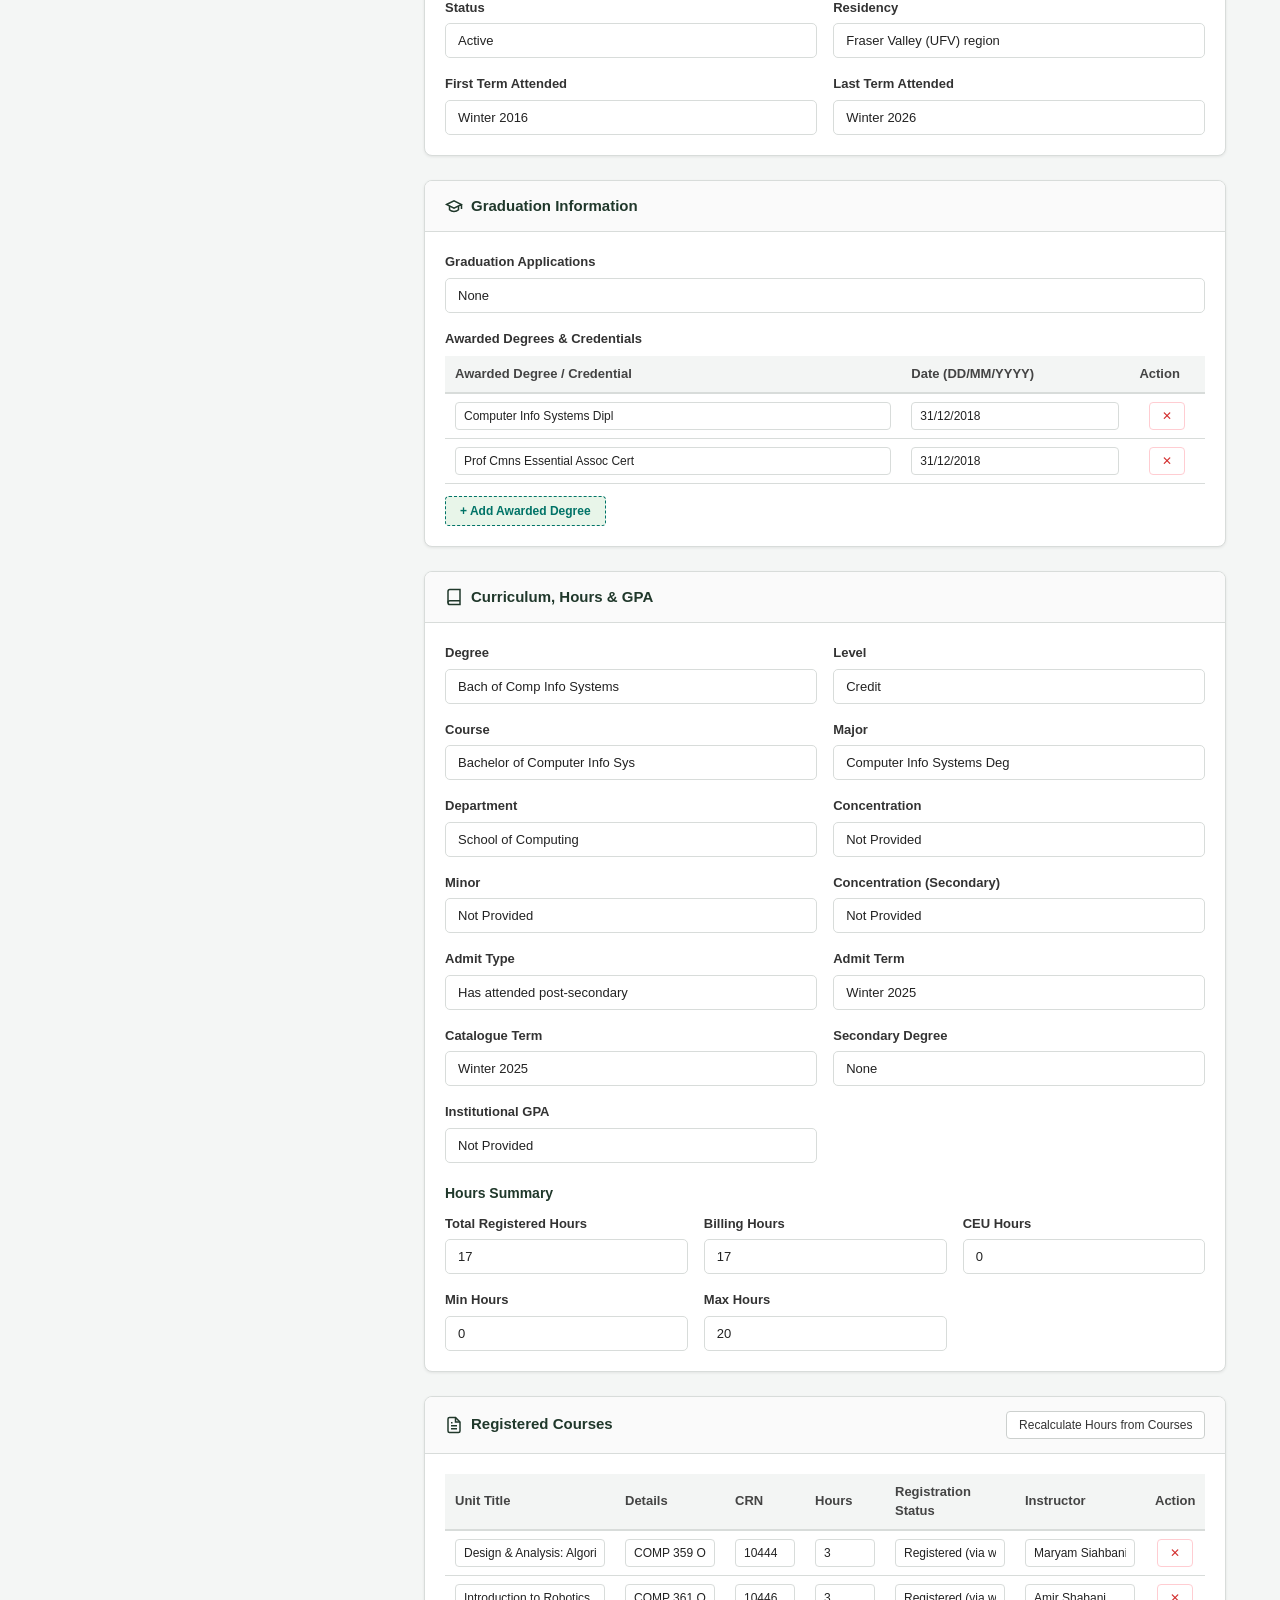
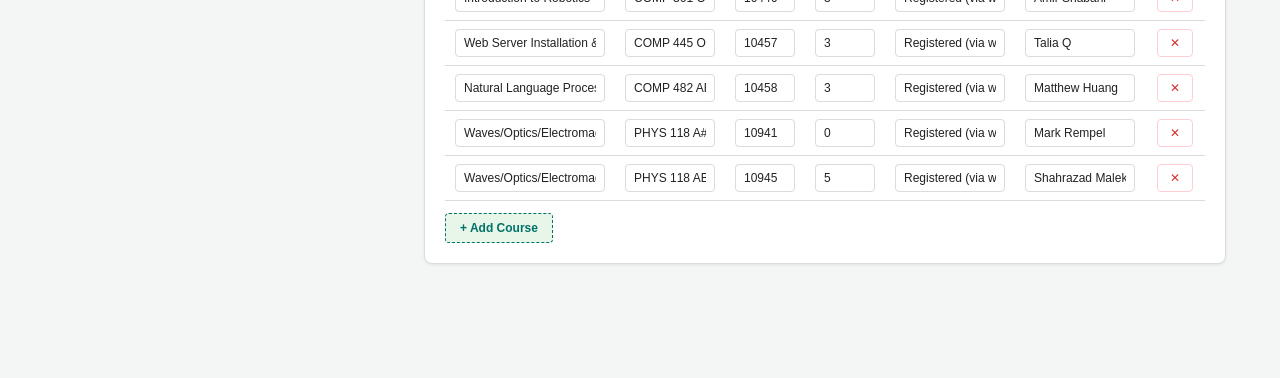
==== commit d1077c6e: "Fix event bubbling loop, photo URL input sync, concentration2, course null safety, and shortcuts" ====
--- a/secret.html
+++ b/secret.html
@@ -43,8 +43,8 @@
         <div class="preview-avatar-wrapper">
           <img src="assets/avatar.jpg" alt="Profile Avatar" class="preview-avatar" id="live-preview-avatar">
         </div>
-        <h2 class="preview-name" id="live-preview-name">Jane Doe</h2>
-        <div class="preview-id" id="live-preview-id">ID: 300000000</div>
+        <h2 class="preview-name" id="live-preview-name">Rishab Manocha</h2>
+        <div class="preview-id" id="live-preview-id">ID: 300139589</div>
         <div class="preview-badge-status" id="live-storage-badge">Checking storage...</div>
 
         <div class="preview-details-list">
@@ -62,7 +62,7 @@
           </div>
           <div class="preview-row">
             <span class="preview-row-label">Email:</span>
-            <span class="preview-row-val" id="live-preview-email">jane.doe@student.ufv.ca</span>
+            <span class="preview-row-val" id="live-preview-email">Rishab.Manocha@student.ufv.ca</span>
           </div>
           <div class="preview-row">
             <span class="preview-row-label">Major:</span>
